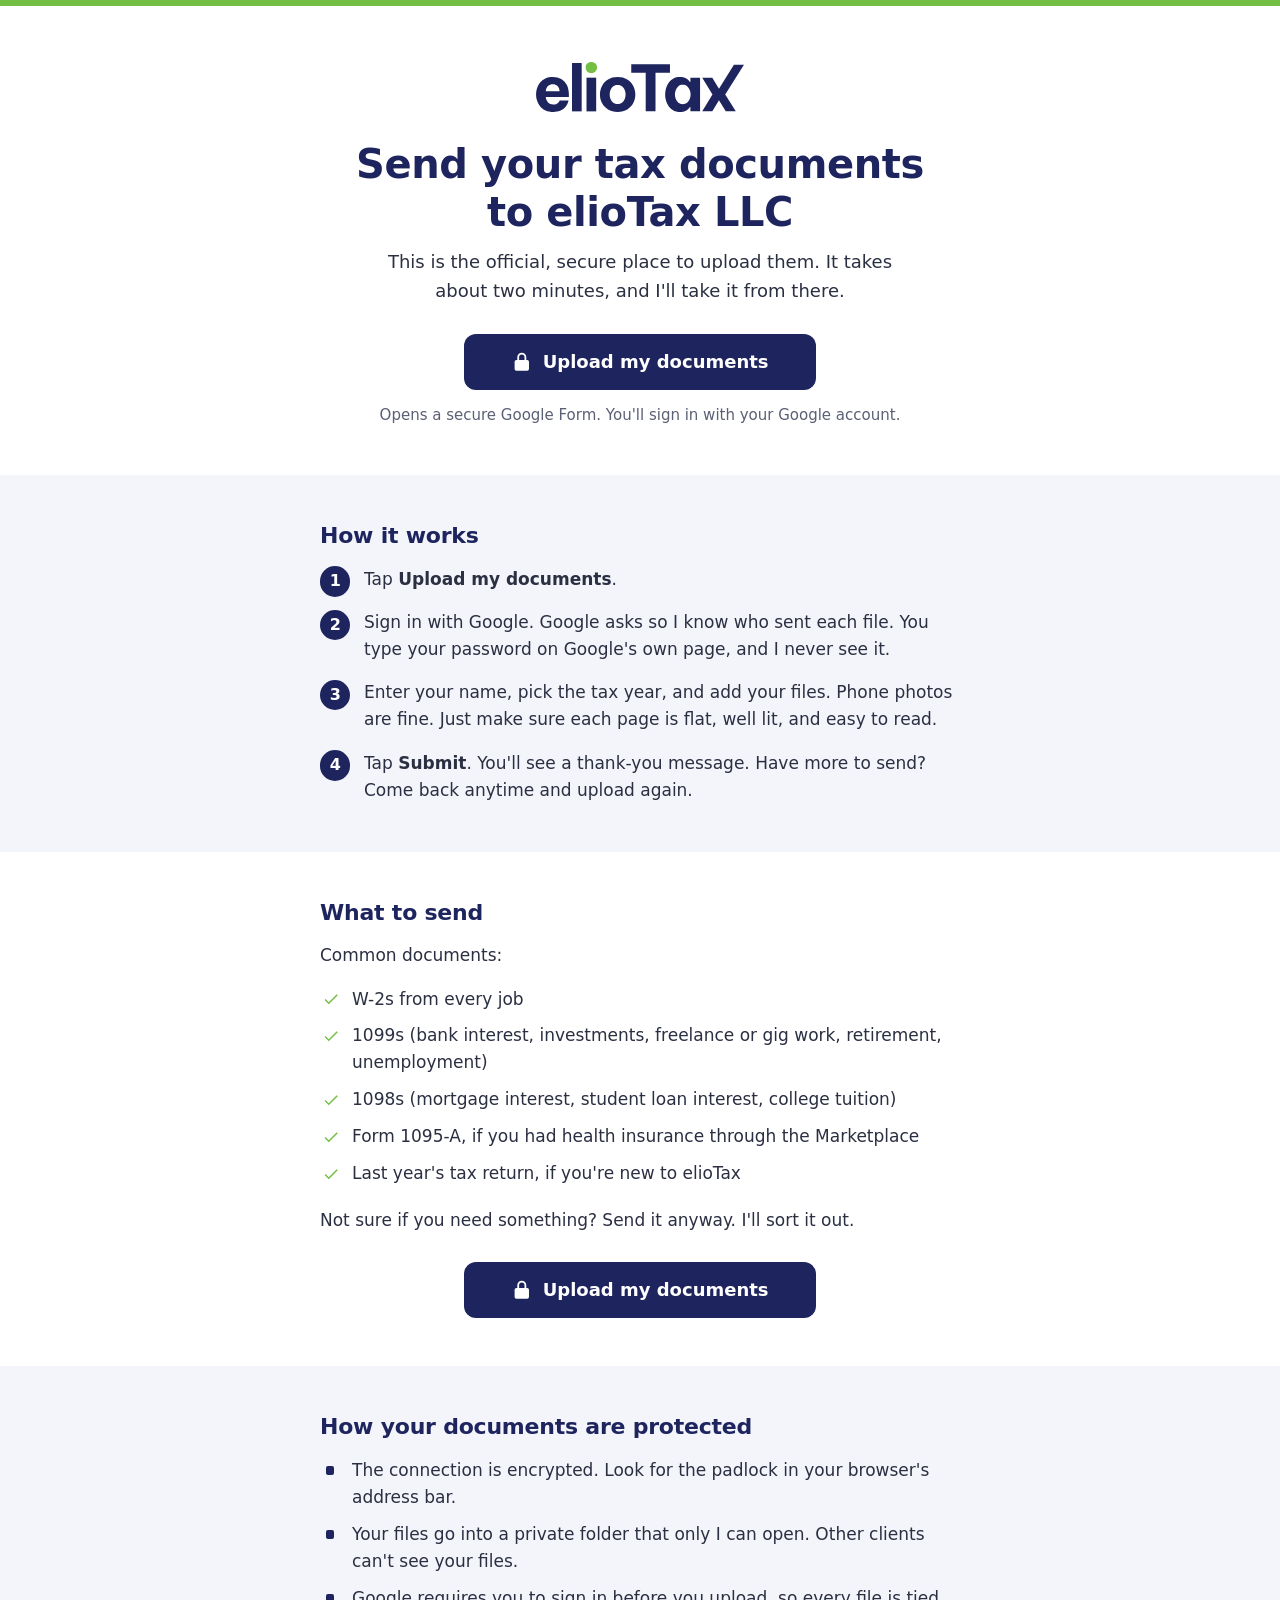
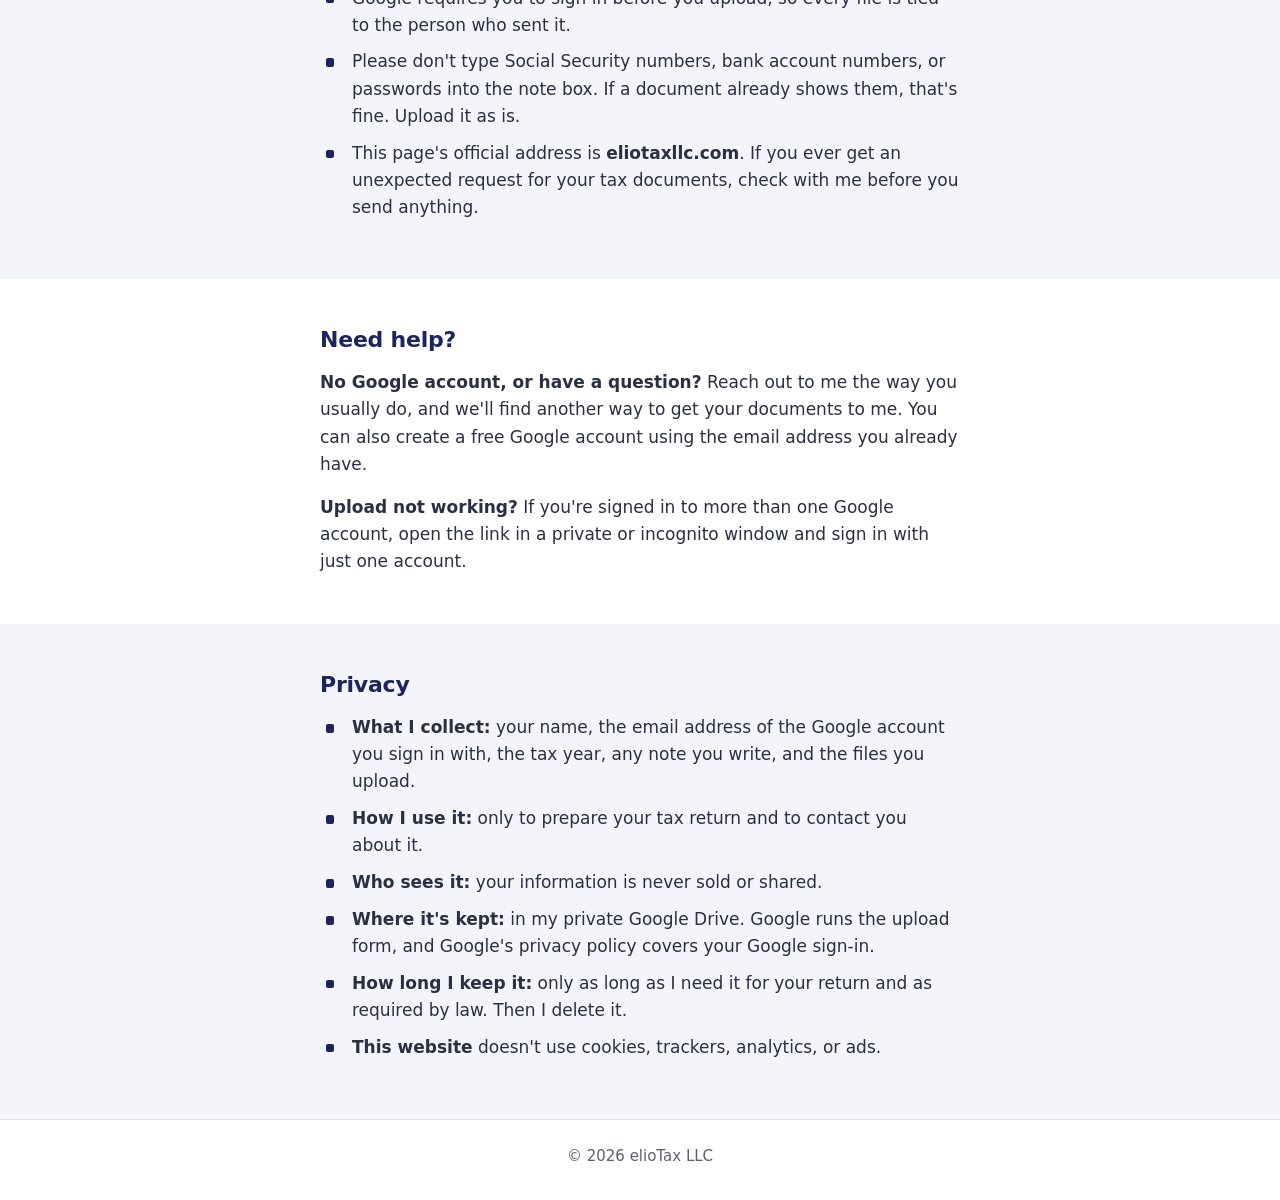
==== site/index.html @ 15361a8a "M4 complete: build the one-page site Add site/index.html and styles.css built word for word from the" ====
<!doctype html>
<html lang="en">
<head>
  <meta charset="utf-8">
  <meta name="viewport" content="width=device-width, initial-scale=1">
  <title>elioTax LLC | Secure Document Upload</title>
  <meta name="description" content="The official, secure place to send your tax documents to elioTax LLC.">
  <link rel="canonical" href="https://eliotaxllc.com/">
  <meta name="theme-color" content="#1E255E">

  <!-- Browser-tab and home-screen icons -->
  <link rel="icon" href="assets/favicon.ico" sizes="any">
  <link rel="icon" href="assets/icon.svg" type="image/svg+xml">
  <link rel="apple-touch-icon" href="assets/apple-touch-icon.png">

  <!-- Link preview (texts, emails, social apps). These need full addresses. -->
  <meta property="og:type" content="website">
  <meta property="og:site_name" content="elioTax LLC">
  <meta property="og:title" content="elioTax LLC | Secure Document Upload">
  <meta property="og:description" content="The official, secure place to send your tax documents to elioTax LLC.">
  <meta property="og:url" content="https://eliotaxllc.com/">
  <meta property="og:image" content="https://eliotaxllc.com/assets/og-image.png">
  <meta property="og:image:width" content="1200">
  <meta property="og:image:height" content="630">
  <meta property="og:image:alt" content="elioTax logo with the words Secure document upload">
  <meta name="twitter:card" content="summary_large_image">

  <link rel="stylesheet" href="styles.css">
</head>
<body>
  <div class="accent-bar" aria-hidden="true"></div>

  <main>
    <section class="hero">
      <img class="logo" src="assets/logo.svg" alt="elioTax LLC" width="2116" height="509">
      <h1>Send your tax documents to elioTax LLC</h1>
      <p class="intro">This is the official, secure place to upload them. It takes about two minutes, and I'll take it from there.</p>
      <a class="btn" href="upload/">
        <svg viewBox="0 0 24 24" aria-hidden="true" focusable="false"><path fill="currentColor" d="M12 2a5 5 0 0 0-5 5v3H6a2 2 0 0 0-2 2v8a2 2 0 0 0 2 2h12a2 2 0 0 0 2-2v-8a2 2 0 0 0-2-2h-1V7a5 5 0 0 0-5-5Zm-3 8V7a3 3 0 1 1 6 0v3H9Z"/></svg>
        Upload my documents
      </a>
      <p class="btn-note">Opens a secure Google Form. You'll sign in with your Google account.</p>
    </section>

    <section class="section tinted" aria-labelledby="how">
      <div class="section-inner">
        <h2 id="how">How it works</h2>
        <ol class="steps">
          <li>Tap <strong>Upload my documents</strong>.</li>
          <li>Sign in with Google. Google asks so I know who sent each file. You type your password on Google's own page, and I never see it.</li>
          <li>Enter your name, pick the tax year, and add your files. Phone photos are fine. Just make sure each page is flat, well lit, and easy to read.</li>
          <li>Tap <strong>Submit</strong>. You'll see a thank-you message. Have more to send? Come back anytime and upload again.</li>
        </ol>
      </div>
    </section>

    <section class="section" aria-labelledby="what">
      <div class="section-inner">
        <h2 id="what">What to send</h2>
        <p>Common documents:</p>
        <ul class="checklist">
          <li>W-2s from every job</li>
          <li>1099s (bank interest, investments, freelance or gig work, retirement, unemployment)</li>
          <li>1098s (mortgage interest, student loan interest, college tuition)</li>
          <li>Form 1095-A, if you had health insurance through the Marketplace</li>
          <li>Last year's tax return, if you're new to elioTax</li>
        </ul>
        <p>Not sure if you need something? Send it anyway. I'll sort it out.</p>
        <div class="cta-repeat">
          <a class="btn" href="upload/">
            <svg viewBox="0 0 24 24" aria-hidden="true" focusable="false"><path fill="currentColor" d="M12 2a5 5 0 0 0-5 5v3H6a2 2 0 0 0-2 2v8a2 2 0 0 0 2 2h12a2 2 0 0 0 2-2v-8a2 2 0 0 0-2-2h-1V7a5 5 0 0 0-5-5Zm-3 8V7a3 3 0 1 1 6 0v3H9Z"/></svg>
            Upload my documents
          </a>
        </div>
      </div>
    </section>

    <section class="section tinted" aria-labelledby="protected">
      <div class="section-inner">
        <h2 id="protected">How your documents are protected</h2>
        <ul class="points">
          <li>The connection is encrypted. Look for the padlock in your browser's address bar.</li>
          <li>Your files go into a private folder that only I can open. Other clients can't see your files.</li>
          <li>Google requires you to sign in before you upload, so every file is tied to the person who sent it.</li>
          <li>Please don't type Social Security numbers, bank account numbers, or passwords into the note box. If a document already shows them, that's fine. Upload it as is.</li>
          <li>This page's official address is <strong>eliotaxllc.com</strong>. If you ever get an unexpected request for your tax documents, check with me before you send anything.</li>
        </ul>
      </div>
    </section>

    <section class="section" aria-labelledby="help">
      <div class="section-inner">
        <h2 id="help">Need help?</h2>
        <p class="help-item"><strong>No Google account, or have a question?</strong> Reach out to me the way you usually do, and we'll find another way to get your documents to me. You can also create a free Google account using the email address you already have.</p>
        <p class="help-item"><strong>Upload not working?</strong> If you're signed in to more than one Google account, open the link in a private or incognito window and sign in with just one account.</p>
      </div>
    </section>

    <section class="section tinted" aria-labelledby="privacy">
      <div class="section-inner">
        <h2 id="privacy">Privacy</h2>
        <ul class="points">
          <li><strong>What I collect:</strong> your name, the email address of the Google account you sign in with, the tax year, any note you write, and the files you upload.</li>
          <li><strong>How I use it:</strong> only to prepare your tax return and to contact you about it.</li>
          <li><strong>Who sees it:</strong> your information is never sold or shared.</li>
          <li><strong>Where it's kept:</strong> in my private Google Drive. Google runs the upload form, and Google's privacy policy covers your Google sign-in.</li>
          <li><strong>How long I keep it:</strong> only as long as I need it for your return and as required by law. Then I delete it.</li>
          <li><strong>This website</strong> doesn't use cookies, trackers, analytics, or ads.</li>
        </ul>
      </div>
    </section>
  </main>

  <footer class="site-footer">
    <p>&copy; 2026 elioTax LLC</p>
  </footer>
</body>
</html>
---- site/styles.css ----
/* elioTax LLC: styles for the one-page site.
   Colors come from CONTENT.md (all text pairings pass WCAG AA contrast). */

:root {
  --navy: #1E255E;       /* brand navy: headings, button, focus outline */
  --navy-hover: #2E3884; /* button hover */
  --green: #72BF44;      /* brand green: decoration only, never text */
  --text: #2B2F42;       /* body text */
  --muted: #5B6075;      /* small notes, footer */
  --tint: #F3F5FA;       /* light background panels */
  --white: #FFFFFF;
  --content: 40rem;      /* comfortable reading width */
  color-scheme: light;
}

*,
*::before,
*::after {
  box-sizing: border-box;
}

html {
  -webkit-text-size-adjust: 100%;
  text-size-adjust: 100%;
}

body {
  margin: 0;
  background: var(--white);
  color: var(--text);
  font-family: system-ui, -apple-system, "Segoe UI", Roboto, Helvetica, Arial, sans-serif;
  font-size: 1.0625rem;
  line-height: 1.6;
}

img {
  max-width: 100%;
  height: auto;
}

/* Visible keyboard focus everywhere */
:focus-visible {
  outline: 3px solid var(--navy);
  outline-offset: 3px;
}

h1,
h2 {
  color: var(--navy);
  line-height: 1.2;
  letter-spacing: -0.01em;
}

h2 {
  font-size: 1.375rem;
  margin: 0 0 1rem;
}

p {
  margin: 0 0 1rem;
}

/* Thin green accent line across the top */
.accent-bar {
  height: 6px;
  background: var(--green);
}

/* ---------- Top of the page ---------- */

.hero {
  max-width: var(--content);
  margin: 0 auto;
  padding: 2rem 1.25rem 2.5rem;
  text-align: center;
}

.logo {
  display: block;
  width: 10.5rem;
  margin: 0 auto 1.75rem;
}

.hero h1 {
  font-size: clamp(1.75rem, 6.5vw, 2.5rem);
  margin: 0 0 0.75rem;
}

.intro {
  font-size: 1.125rem;
  max-width: 32rem;
  margin: 0 auto 1.75rem;
}

.btn {
  display: inline-flex;
  align-items: center;
  justify-content: center;
  gap: 0.6rem;
  width: 100%;
  max-width: 22rem;
  min-height: 3.5rem;
  padding: 0.9rem 1.5rem;
  border-radius: 0.75rem;
  background: var(--navy);
  color: var(--white);
  font-size: 1.125rem;
  font-weight: 650;
  line-height: 1.3;
  text-decoration: none;
}

.btn:hover {
  background: var(--navy-hover);
}

.btn svg {
  flex: none;
  width: 1.2em;
  height: 1.2em;
}

.btn-note {
  color: var(--muted);
  font-size: 0.9375rem;
  margin: 0.85rem 0 0;
}

/* ---------- Content sections ---------- */

.section {
  padding: 2.25rem 1.25rem;
}

.section.tinted {
  background: var(--tint);
}

.section-inner {
  max-width: var(--content);
  margin: 0 auto;
}

.section-inner > :last-child {
  margin-bottom: 0;
}

/* How it works: numbered navy circles */
.steps {
  list-style: none;
  counter-reset: step;
  margin: 0;
  padding: 0;
}

.steps li {
  counter-increment: step;
  position: relative;
  padding-left: 2.75rem;
  margin-bottom: 1rem;
}

.steps li:last-child {
  margin-bottom: 0;
}

.steps li::before {
  content: counter(step);
  position: absolute;
  left: 0;
  top: 0.05rem;
  width: 1.9rem;
  height: 1.9rem;
  border-radius: 50%;
  background: var(--navy);
  color: var(--white);
  font-weight: 700;
  font-size: 1rem;
  line-height: 1.9rem;
  text-align: center;
}

/* What to send: green check marks (decorative) */
.checklist,
.points {
  list-style: none;
  margin: 0 0 1.25rem;
  padding: 0;
}

.checklist li,
.points li {
  position: relative;
  padding-left: 2rem;
  margin-bottom: 0.6rem;
}

.checklist li::before {
  content: "";
  position: absolute;
  left: 0.1rem;
  top: 0.3rem;
  width: 1.15rem;
  height: 1.15rem;
  /* check mark drawn in brand green (#72BF44) */
  background: url("data:image/svg+xml,%3Csvg xmlns='http://www.w3.org/2000/svg' viewBox='0 0 24 24'%3E%3Cpath fill='%2372BF44' d='M9 16.2 4.8 12l-1.4 1.4L9 19 21 7l-1.4-1.4z'/%3E%3C/svg%3E") center / contain no-repeat;
}

/* Protection and privacy points: small navy markers */
.points li::before {
  content: "";
  position: absolute;
  left: 0.35rem;
  top: 0.62rem;
  width: 0.55rem;
  height: 0.55rem;
  border-radius: 2px;
  background: var(--navy);
}

.points:last-child {
  margin-bottom: 0;
}

.help-item {
  margin-bottom: 1rem;
}

/* Second Upload button, after the checklist */
.cta-repeat {
  text-align: center;
  margin-top: 1.75rem;
}

/* ---------- Footer ---------- */

.site-footer {
  border-top: 1px solid #E1E4EE;
  padding: 1.5rem 1.25rem 2rem;
  color: var(--muted);
  font-size: 0.9375rem;
  text-align: center;
}

.site-footer p {
  margin: 0;
}

/* ---------- Larger screens ---------- */

@media (min-width: 48rem) {
  .hero {
    padding-top: 3.5rem;
    padding-bottom: 3rem;
  }

  .logo {
    width: 13rem;
  }

  .section {
    padding: 3rem 1.25rem;
  }
}

/* ---------- Upload shortcut page ---------- */

.redirect {
  max-width: var(--content);
  margin: 0 auto;
  padding: 3rem 1.25rem;
  text-align: center;
}
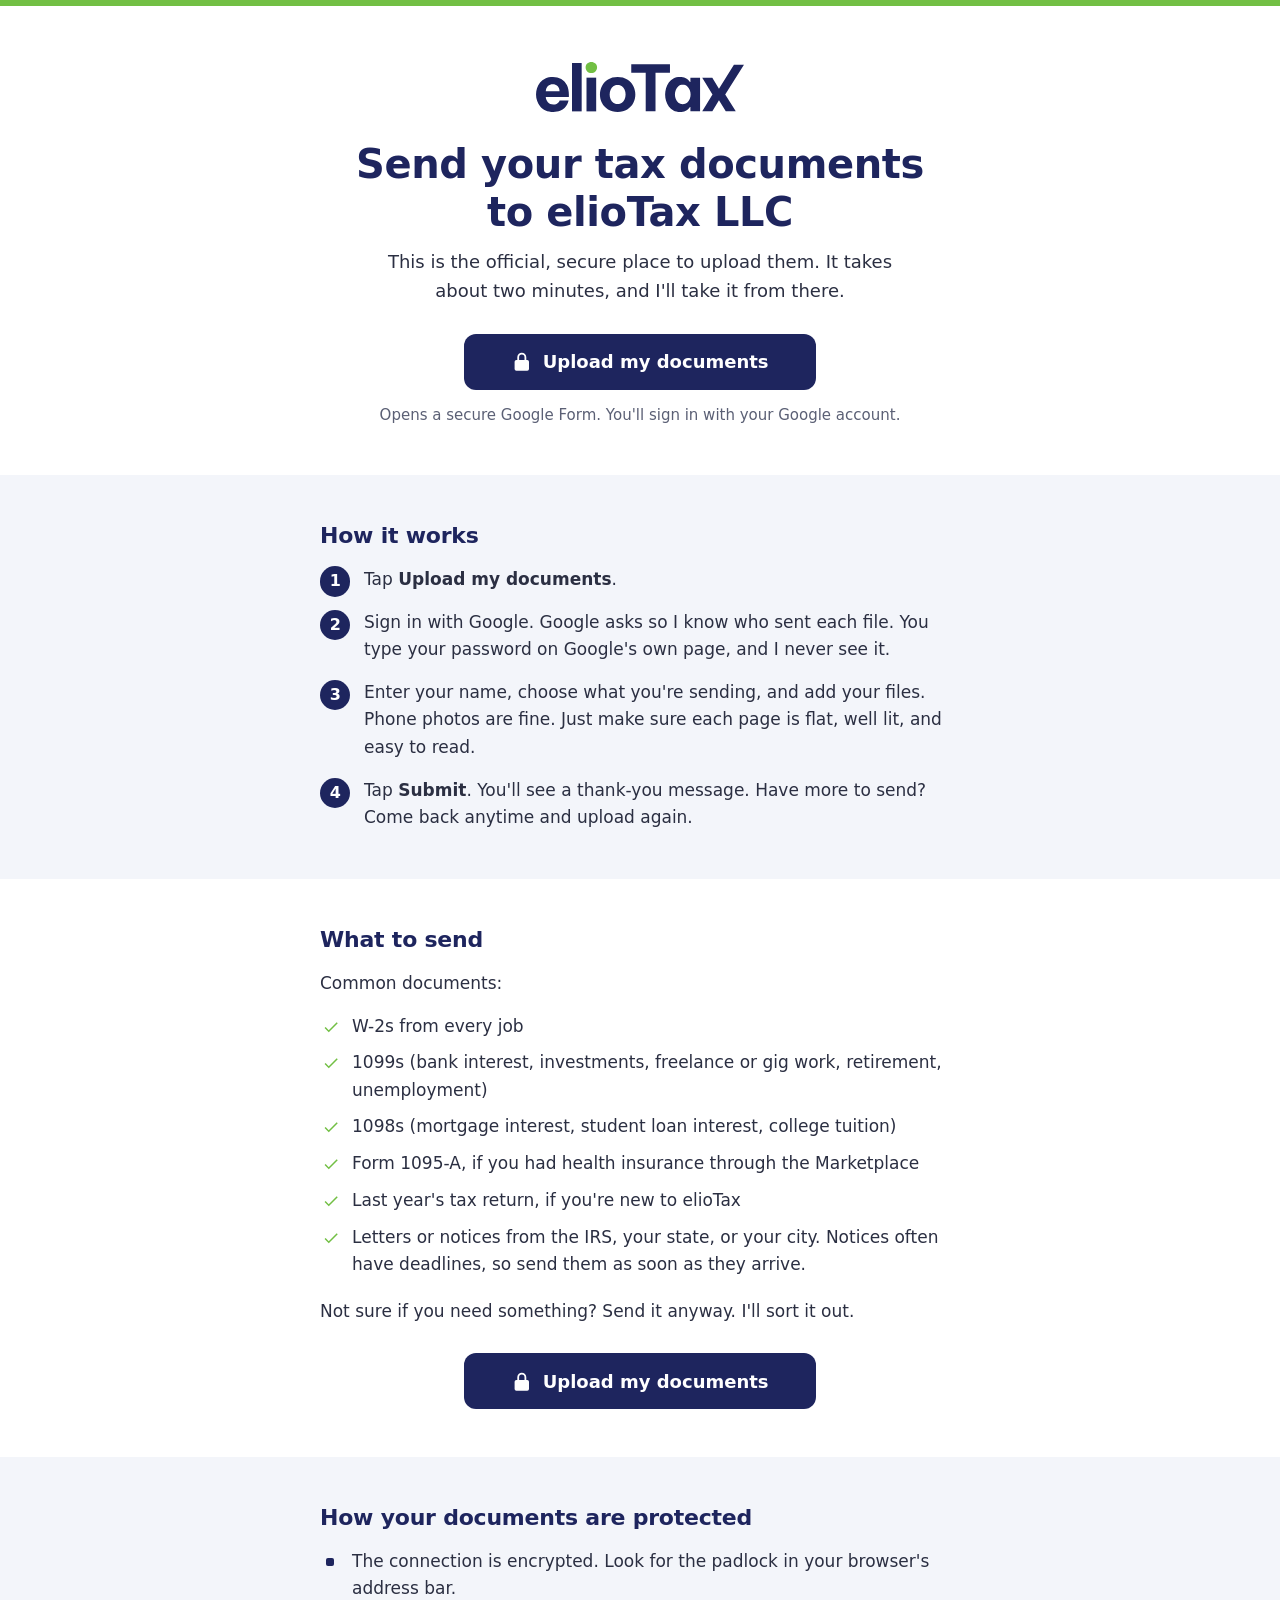
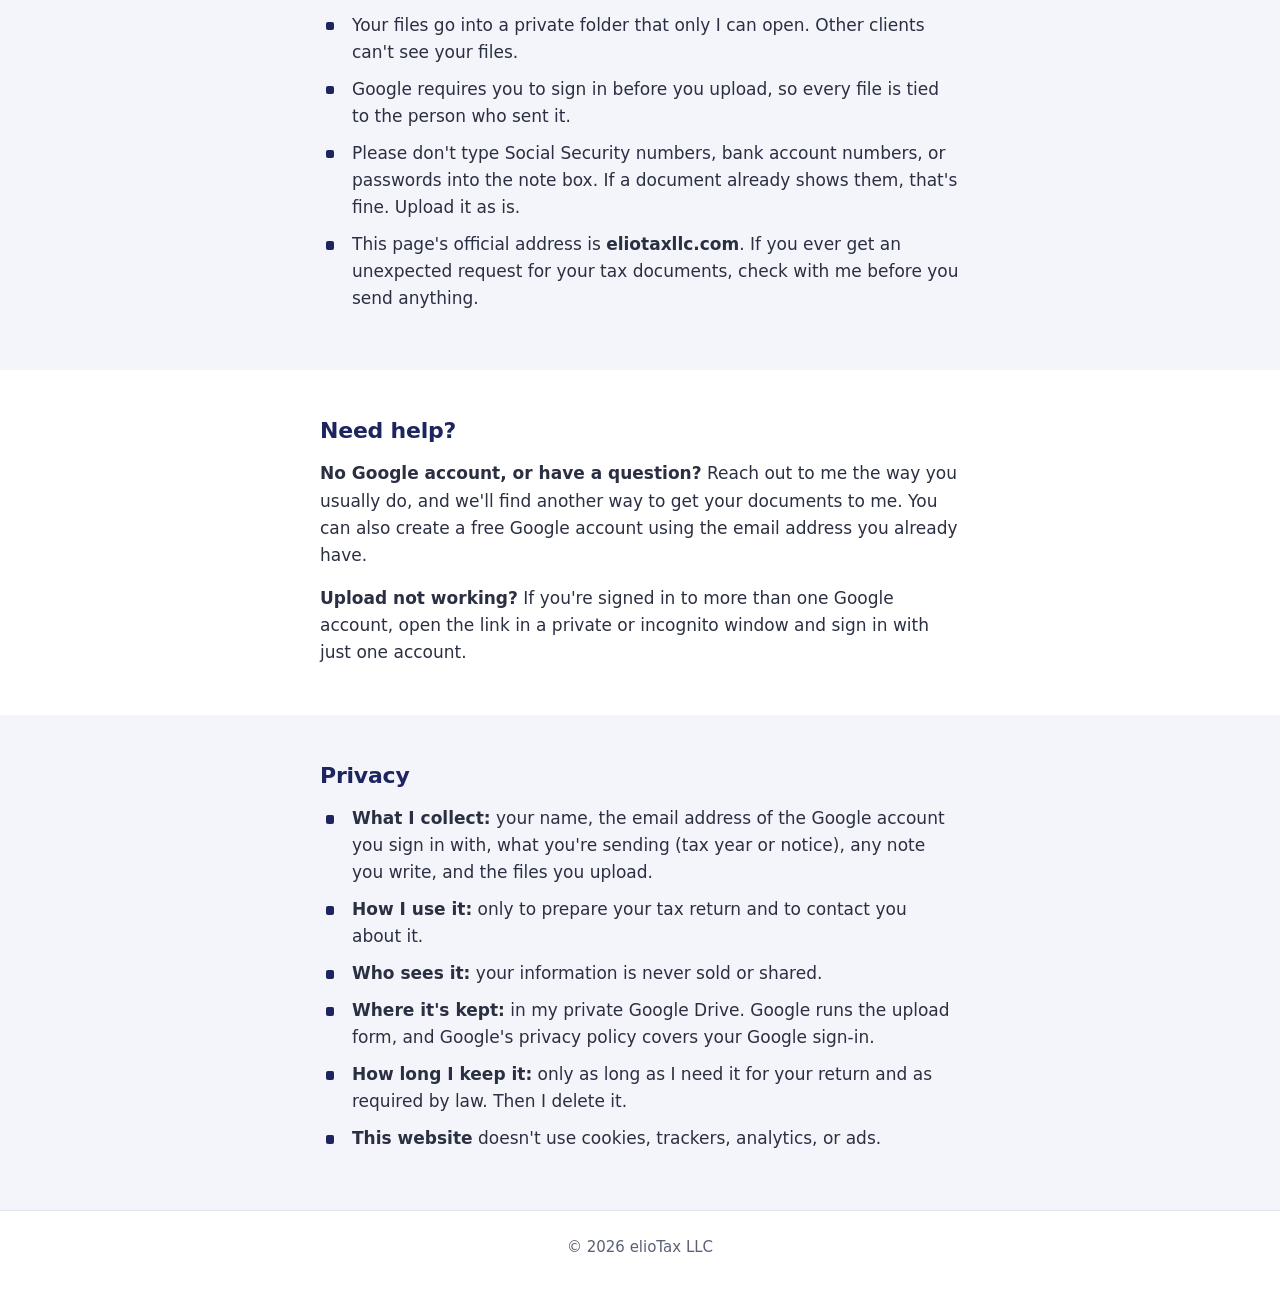
==== commit 87958390: "Add tax notices as something clients can send The form's tax-year question is now "What are you send" ====
--- a/site/index.html
+++ b/site/index.html
@@ -48,7 +48,7 @@
         <ol class="steps">
           <li>Tap <strong>Upload my documents</strong>.</li>
           <li>Sign in with Google. Google asks so I know who sent each file. You type your password on Google's own page, and I never see it.</li>
-          <li>Enter your name, pick the tax year, and add your files. Phone photos are fine. Just make sure each page is flat, well lit, and easy to read.</li>
+          <li>Enter your name, choose what you're sending, and add your files. Phone photos are fine. Just make sure each page is flat, well lit, and easy to read.</li>
           <li>Tap <strong>Submit</strong>. You'll see a thank-you message. Have more to send? Come back anytime and upload again.</li>
         </ol>
       </div>
@@ -64,6 +64,7 @@
           <li>1098s (mortgage interest, student loan interest, college tuition)</li>
           <li>Form 1095-A, if you had health insurance through the Marketplace</li>
           <li>Last year's tax return, if you're new to elioTax</li>
+          <li>Letters or notices from the IRS, your state, or your city. Notices often have deadlines, so send them as soon as they arrive.</li>
         </ul>
         <p>Not sure if you need something? Send it anyway. I'll sort it out.</p>
         <div class="cta-repeat">
@@ -100,7 +101,7 @@
       <div class="section-inner">
         <h2 id="privacy">Privacy</h2>
         <ul class="points">
-          <li><strong>What I collect:</strong> your name, the email address of the Google account you sign in with, the tax year, any note you write, and the files you upload.</li>
+          <li><strong>What I collect:</strong> your name, the email address of the Google account you sign in with, what you're sending (tax year or notice), any note you write, and the files you upload.</li>
           <li><strong>How I use it:</strong> only to prepare your tax return and to contact you about it.</li>
           <li><strong>Who sees it:</strong> your information is never sold or shared.</li>
           <li><strong>Where it's kept:</strong> in my private Google Drive. Google runs the upload form, and Google's privacy policy covers your Google sign-in.</li>
